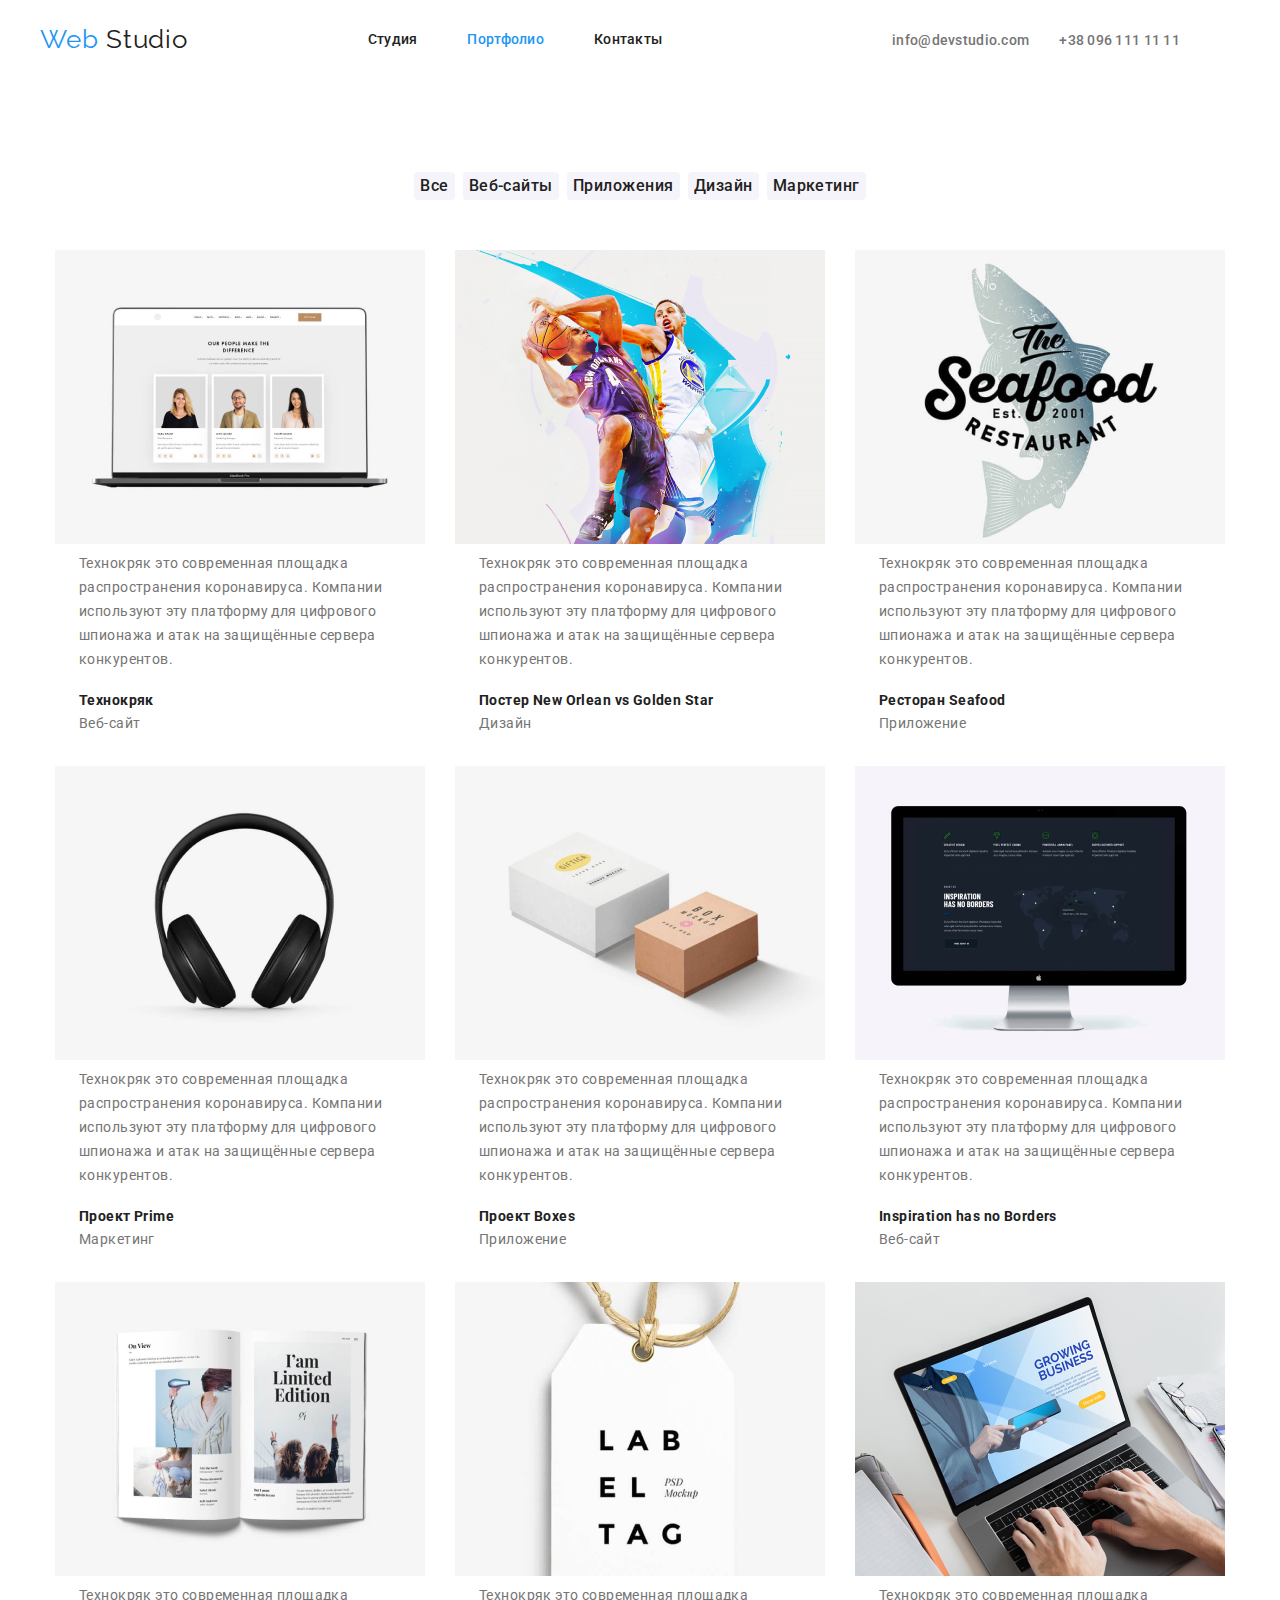
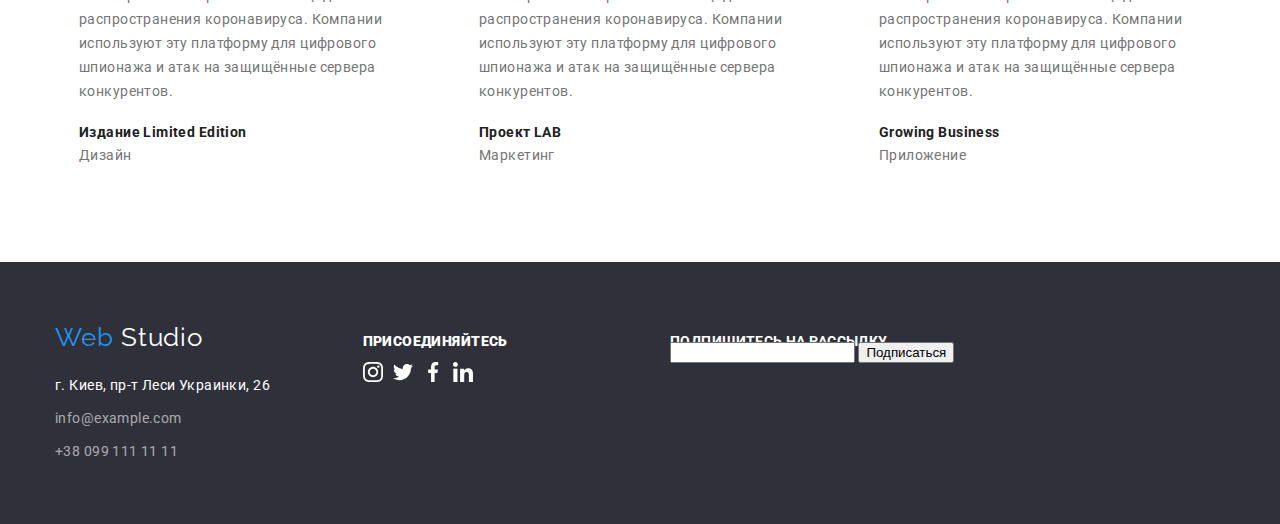
==== portfolio.html @ 2adac4b6 "склонував депозиторій 03" ====
<!DOCTYPE html>
<html lang="ru">
  <head>
    <meta charset="UTF-8" />
    <meta name="viewport" content="width=device-width, initial-scale=1.0" />
    <title>Portfolio</title>
    <link
      href="https://fonts.googleapis.com/css2?family=Raleway:wght@600&family=Roboto:wght@400;700;900&display=swap"
      rel="stylesheet"
    />
    <link rel="normalize" href="./css/normalize.css" />
    <link rel="stylesheet" href="./css/stylsheet.css" />
  </head>

  <body>
    <header class="header-page">
      <div class="container navigation">
        <a href="./" class="logo-header"
          ><span class="logo-web">Web </span>Studio</a
        >
        <nav>
          <ul class="list nav-list">
            <li class="nav-list-item">
              <a href="./index.html" class="menu-link">
                Студия
              </a>
            </li>
            <li class="nav-list-item">
              <a href="./portfolio.html" class="menu-link current">Портфолио</a>
            </li>
            <li class="nav-list-item">
              <a href="#" class="menu-link">Контакты</a>
            </li>
          </ul>
        </nav>
        <div class="link-list">
          <a href="mailto:info@devstudio.com" class="contacts-link"
            >info@devstudio.com</a
          >
          <a href="tel:+380961111111" class="contacts-link"
            >+38 096 111 11 11</a
          >
        </div>
      </div>
    </header>
    <main>
      <h1 hidden>Portfolio</h1>
      <!--Projects-->
      <section class="section-portfolio">
        <div class="container pf-container">
          <ul class="list button-list">
            <li class="button-list-item">
              <button type="button" class="btn-portfolio">Все</button>
            </li>
            <li class="button-list-item">
              <button type="button" class="btn-portfolio">Веб-сайты</button>
            </li>
            <li class="button-list-item">
              <button type="button" class="btn-portfolio">Приложения</button>
            </li>
            <li class="button-list-item">
              <button type="button" class="btn-portfolio">Дизайн</button>
            </li>
            <li class="button-list-item">
              <button type="button" class="btn-portfolio">Маркетинг</button>
            </li>
          </ul>
        </div>
        <div class="container">
          <ul class="list projects-list">
            <li class="projects-list-item">
              <a href="#" aria-label="ссылка Технокряк" class="project-link"
                ><img
                  src="./portfolioimg/website1.jpg"
                  alt="Технокряк"
                  width="370"
                />
                <p class="main-text text-pf">
                  Технокряк это современная площадка распространения
                  коронавируса. Компании используют эту платформу для цифрового
                  шпионажа и атак на защищённые сервера конкурентов.
                </p>
                <h3 class="names-pf">Технокряк</h3>
                <p class="main-text">Веб-сайт</p>
              </a>
            </li>
            <li class="projects-list-item">
              <a
                href="#"
                aria-label="Постер New Orlean vs Golden Star"
                class="project-link"
                ><img
                  src="./portfolioimg/design.jpg"
                  alt="Постер New Orlean vs Golden Star"
                  width="370"
                />
                <p class="main-text">
                  Технокряк это современная площадка распространения
                  коронавируса. Компании используют эту платформу для цифрового
                  шпионажа и атак на защищённые сервера конкурентов.
                </p>
                <h3 lang="eng" class="names-pf">
                  Постер New Orlean vs Golden Star
                </h3>
                <p class="main-text">Дизайн</p>
              </a>
            </li>
            <li class="projects-list-item">
              <a href="#" aria-label="Ресторан Seafood" class="project-link"
                ><img
                  src="./portfolioimg/app1.jpg"
                  alt="Ресторан Seafood"
                  width="370"
                />
                <p class="main-text">
                  Технокряк это современная площадка распространения
                  коронавируса. Компании используют эту платформу для цифрового
                  шпионажа и атак на защищённые сервера конкурентов.
                </p>
                <h3 class="names-pf">Ресторан Seafood</h3>
                <p class="main-text">Приложение</p>
              </a>
            </li>
            <li class="projects-list-item">
              <a href="#" aria-label="Проект Prime" class="project-link"
                ><img
                  src="./portfolioimg/marketing.jpg"
                  alt="Проект Prime"
                  width="370"
                />
                <p class="main-text">
                  Технокряк это современная площадка распространения
                  коронавируса. Компании используют эту платформу для цифрового
                  шпионажа и атак на защищённые сервера конкурентов.
                </p>
                <h3 class="names-pf">Проект Prime</h3>
                <p class="main-text">Маркетинг</p>
              </a>
            </li>
            <li class="projects-list-item">
              <a href="#" aria-label="Проект Boxes" class="project-link"
                ><img
                  src="./portfolioimg/app2.jpg"
                  alt="Проект Boxes"
                  width="370"
                />
                <p class="main-text">
                  Технокряк это современная площадка распространения
                  коронавируса. Компании используют эту платформу для цифрового
                  шпионажа и атак на защищённые сервера конкурентов.
                </p>
                <h3 class="names-pf">Проект Boxes</h3>
                <p class="main-text">Приложение</p>
              </a>
            </li>
            <li class="projects-list-item">
              <a
                href="#"
                aria-label="Inspiration has no Borders"
                class="project-link"
                ><img
                  src="./portfolioimg/website2.jpg"
                  alt="Inspiration has no Borders"
                  width="370"
                />
                <p class="main-text">
                  Технокряк это современная площадка распространения
                  коронавируса. Компании используют эту платформу для цифрового
                  шпионажа и атак на защищённые сервера конкурентов.
                </p>
                <h3 lang="eng" class="names-pf">Inspiration has no Borders</h3>
                <p class="main-text">Веб-сайт</p>
              </a>
            </li>
            <li class="projects-list-item">
              <a
                href="#"
                aria-label="Издание Limited Edition"
                class="project-link"
                ><img
                  src="./portfolioimg/design2.jpg"
                  alt="Издание Limited Edition"
                  width="370"
                />
                <p class="main-text">
                  Технокряк это современная площадка распространения
                  коронавируса. Компании используют эту платформу для цифрового
                  шпионажа и атак на защищённые сервера конкурентов.
                </p>
                <h3 class="names-pf">Издание Limited Edition</h3>
                <p class="main-text">Дизайн</p>
              </a>
            </li>
            <li class="projects-list-item">
              <a href="#" aria-label="Проект LAB" class="project-link"
                ><img
                  src="./portfolioimg/marketing2.jpg"
                  alt="Проект LAB"
                  width="370"
                />
                <p class="main-text">
                  Технокряк это современная площадка распространения
                  коронавируса. Компании используют эту платформу для цифрового
                  шпионажа и атак на защищённые сервера конкурентов.
                </p>
                <h3 class="names-pf">Проект LAB</h3>
                <p class="main-text">Маркетинг</p>
              </a>
            </li>
            <li class="projects-list-item">
              <a href="#" aria-label="Growing Business" class="project-link">
                <img
                  src="./portfolioimg/app3.jpg"
                  alt="Growing Business"
                  width="370"
                />
                <p class="main-text">
                  Технокряк это современная площадка распространения
                  коронавируса. Компании используют эту платформу для цифрового
                  шпионажа и атак на защищённые сервера конкурентов.
                </p>
                <h3 lang="eng" class="names-pf">Growing Business</h3>
                <p class="main-text">Приложение</p>
              </a>
            </li>
          </ul>
        </div>
      </section>
    </main>

    <footer class="footer">
      <div class="container footer-container">
        <div class="footer-div">
          <a href="./" class="logo-footer"
            ><span class="logo-web">Web </span>Studio</a
          >
          <address class="address">
            <p>г. Киев, пр-т Леси Украинки, 26</p>
            <a href="mailto:info@example.com" class="address-link"
              >info@example.com</a
            >
            <a href="tel:+380991111111" class="address-link"
              >+38 099 111 11 11</a
            >
          </address>
        </div>

        <!--JoinUS-->
        <div class="join-us footer-div">
          <p><b>ПРИСОЕДИНЯЙТЕСЬ</b></p>
          <ul class="list join-us-list">
            <li class="join-us-list-item">
              <a href="#" aria-label="ссылка Instagram"
                ><img src="./img/instagramft.svg" alt="Instagram"
              /></a>
            </li>
            <li class="join-us-list-item">
              <a href="#" aria-label="ссылка Twitter"
                ><img src="./img/twitterft.svg" alt="Twitter"
              /></a>
            </li>
            <li class="join-us-list-item">
              <a href="#" aria-label="ссылка Facebook"
                ><img src="./img/facebookft.svg" alt="Facebook"
              /></a>
            </li>
            <li class="join-us-list-item">
              <a href="#" aria-label="ссылка LinkIn"
                ><img src="./img/linkedinft.svg" alt="LinkIn"
              /></a>
            </li>
          </ul>
        </div>
        <!--for mailing-block-->
        <div class="mailing">
          <p><b>ПОДПИШИТЕСЬ НА РАССЫЛКУ</b></p>
          <input type="E-mail" />
          <button type="button">Подписаться</button>
        </div>
      </div>
    </footer>
  </body>
</html>
---- css/stylsheet.css ----
/***accent-color - #2196F3
dark-color - #212121
main-color - #757575
wait - #FFFFFF
adress-link-color - color: rgba(255, 255, 255, 0.6)
**/
html {
  box-sizing: border-box;
}

*,
*::before,
*::after {
  box-sizing: inherit;
}

:root {
  --main-text-color: #757575;
  --dark-text-color: #212121;
  --main-white-color: #ffffff;
  --adress-link-color: rgba(255, 255, 255, 0.6);
  --accent-color: #2196f3;
}

body {
  font-family: Roboto, sans-serif;
  font-size: 14px;
  line-height: 1.714;
  letter-spacing: 0.03em;

  background-color: var(--main-white-color);
  color: var(--main-text-color);

  margin: 0px;
}

.container {
  width: 1200px;
  padding-left: 15px;
  padding-right: 15px;
  margin-left: auto;
  margin-right: auto;
}

section {
  padding-top: 0px;
  padding-bottom: 94px;
}

h2,
p {
  margin-top: 0px;
  margin-bottom: 0px;
}

.header-page {
  display: flex;
}

.navigation {
  display: flex;
  align-items: center;

  padding: 32px 0;
}

.logo-header {
  font-family: Raleway, sans-serif;
  font-size: 26px;
  line-height: 1.192;
  letter-spacing: 0.03em;
  color: var(--dark-text-color);
  text-decoration: none;
}

.logo-footer {
  font-family: Raleway, sans-serif;
  font-size: 26px;
  line-height: 1.192;
  letter-spacing: 0.03em;
  color: var(--main-white-color);
  text-decoration: none;
}

.logo-web {
  color: var(--accent-color);
}

.navigation {
  display: flex;
  padding-top: 24px;
  padding-bottom: 24px;
  justify-content: space-between;
}

.nav-list {
  display: flex;
}

.nav-list-item:not(last-child) {
  margin-right: 50px;
}

.link-list {
  display: flex;
}
.contacts-link:not(last-child) {
  margin-right: 30px;
}

.menu-link {
  padding-top: 20px;
  padding-bottom: 20px;

  font-weight: 500;
  font-size: 14px;
  line-height: 1.143;
  letter-spacing: 0.02em;
  color: var(--dark-text-color);
  text-decoration: none;
}

.menu-link:hover,
.menu-link:focus {
  color: var(--accent-color);
}

.list {
  list-style: none;
  margin: 0;
  padding: 0;
}

.link-list:not(last-child) {
  margin-right: 30px;
}
.contacts-link {
  font-weight: 500;
  font-size: 14px;
  line-height: 1.142;
  letter-spacing: 0.02em;
  text-decoration: none;
  color: var(--main-text-color);
}

.contacts-link:hover,
.contacts-link:focus {
  color: var(--accent-color);
}

.current {
  color: var(--accent-color);
}

.btn {
  display: inline-block;
  padding: 10px 32px;
  min-width: 200px;

  font-family: inherit;
  font-weight: 700;
  font-size: 16px;
  line-height: 1.875;
  text-align: center;
  letter-spacing: 0.06em;

  border-radius: 4px;
  color: var(--main-white-color);
  background-color: transparent;
}

.hero button {
  margin-bottom: 200px;
}

.btn-portfolio {
  font-family: inherit;
  font-weight: 500;
  font-size: 16px;
  line-height: 1.625;
  letter-spacing: 0.03em;
  color: var(--dark-text-color);
  background-color: #f5f4fa;
  border-radius: 4px;
  border: transparent;
}

.btn:hover,
.btn:focus,
.btn-portfolio:hover,
.btn-portfolio:focus {
  color: var(--main-white-color);
  background-color: var(--accent-color);
}

.container.hero {
  height: 600px;
  background: rgba(47, 48, 58, 0.8);
}

.hero-title {
  padding-top: 200px;
  margin-top: 0;
  margin-bottom: 0;

  font-size: 44px;
  font-weight: 900;
  line-height: 1.364;
  text-align: center;
  letter-spacing: 0.06em;

  color: var(--main-white-color);
}

.section-title {
  padding-top: 94px;
  margin-bottom: 50px;

  font-weight: 700;
  font-size: 36px;
  line-height: 1.167;
  letter-spacing: 0.03em;
  text-align: center;
  color: var(--dark-text-color);
}

.benefits-list {
  display: flex;
  align-items: baseline;
}
.benefits-item {
  width: calc((100% - 30px * 3) / 4);
  margin-right: 30px;
}

.main-text {
  font-weight: 400;
  font-size: 14px;
  line-height: 1.714;
  letter-spacing: 0.03em;
  color: var(--main-text-color);
}

.benefits-title,
.names {
  font-weight: 700;
  font-size: 14px;
  line-height: 1.143;
  letter-spacing: 0.03em;
  color: var(--dark-text-color);
}

.what-we-do .section-title {
  padding-top: 0px;
}

.what-we-do-list {
  display: flex;
}

.what-we-do-item {
  width: calc((100% - 30px * 2) / 3);
}

.what-we-do-item:not(:last-child) {
  margin-right: 30px;
}

.what-we-do-text {
  font-weight: 700;
  font-size: 14px;
  line-height: 1.143;
  letter-spacing: 0.03em;
  color: var(--main-white-color);
  background: rgba(47, 48, 58, 0.8);
  text-align: center;
}

.our-team {
  background-color: #f5f4fa;
}

.team-list {
  display: flex;
}

.person-list {
  width: calc((100% - 30px * 3) / 4);
}

.person-list:not(:last-child) {
  margin-right: 30px;
}

.person-list .names {
  margin-top: 30px;
  margin-bottom: 10px;

  text-align: center;
}

.person-list p {
  text-align: center;
}

.team-social-link-li {
  display: flex;
  justify-content: space-evenly;
  margin-top: 16px;
}

.clients-list {
  display: flex;
}

.clients-list-item {
  width: calc((100% - 30px * 5) / 6);
}
.clients-list-item:not(:last-child) {
  margin-right: 30px;
  justify-content: space-between;
}

.projects {
  font-family: Raleway, sans-serif;
  font-style: 400;
  font-weight: 700;
  font-size: 26px;
  line-height: 1.192;
  letter-spacing: 0.03em;
  text-decoration: none;
  color: var(--dark-text-color);
}

.projects a {
  text-decoration: none;
}

/**PORTFOLIO
**/

.section-portfolio {
  padding-top: 93px;
}

.pf-container {
  margin-bottom: 50px;
}

.button-list {
  display: flex;
  justify-content: center;
}

.button-list-item:not(:last-child) {
  margin-right: 8px;
}

.projects-list {
  display: flex;
  flex-wrap: wrap;
}

.projects-list-item {
  width: calc((100% - 30px * 2) / 3);
  margin-right: 30px;
  justify-content: center;
}

.projects-list-item:nth-child(3n) {
  margin-right: 0;
}

.projects-list-item:nth-child(n + 4) {
  margin-top: 30px;
}

.projects-list-item a {
  text-decoration: none;
}

.project-link p,
h3 {
  margin: 0 24px;
}

.names-pf {
  margin-top: 20px;
  margin-bottom: 4px;

  font-weight: 700;
  font-size: 14px;
  line-height: 1.143;
  letter-spacing: 0.03em;
  color: var(--dark-text-color);
}

.footer {
  padding-top: 60px;
  padding-bottom: 60px;
  background: #2f303a;
}

.logo-footer.logo-web {
  display: inline-block;
}

.join-us {
  font-weight: 700;
  font-size: 14px;
  line-height: 1.143px;
  letter-spacing: 0.03em;
  color: var(--main-white-color);
}

.mailing {
  font-size: 14px;
  line-height: 1.143px;
  letter-spacing: 0.03em;
  color: var(--main-white-color);
}

.join-us-list {
  display: flex;
  margin-top: 20px;
}

.join-us-list-item:not(:last-child) {
  margin-right: 10px;
}

.address {
  margin-top: 20px;

  font-style: inherit;
  font-weight: 400;
  font-size: 14px;
  line-height: 1.714;
  letter-spacing: 0.03em;
  color: var(--main-white-color);
}

.address-link {
  display: block;
  font-weight: 400;
  font-size: 14px;
  line-height: 1.714;
  letter-spacing: 0.03em;
  text-decoration: none;
  color: var(--adress-link-color);
}

.address p {
  display: inline-block;
  margin-bottom: 9px;
}

.address-link:not(:last-child) {
  margin-bottom: 9px;
}

.footer-container {
  display: flex;
  align-items: baseline;
}

.footer-div {
  width: calc((50% - 30px) / 2);
}

.footer-div:not(:last-child) {
  margin-right: 30px;
}

/**для div з блоком підписки**/

.mailing-link {
  display: inline-block;
  vertical-align: middle;
}
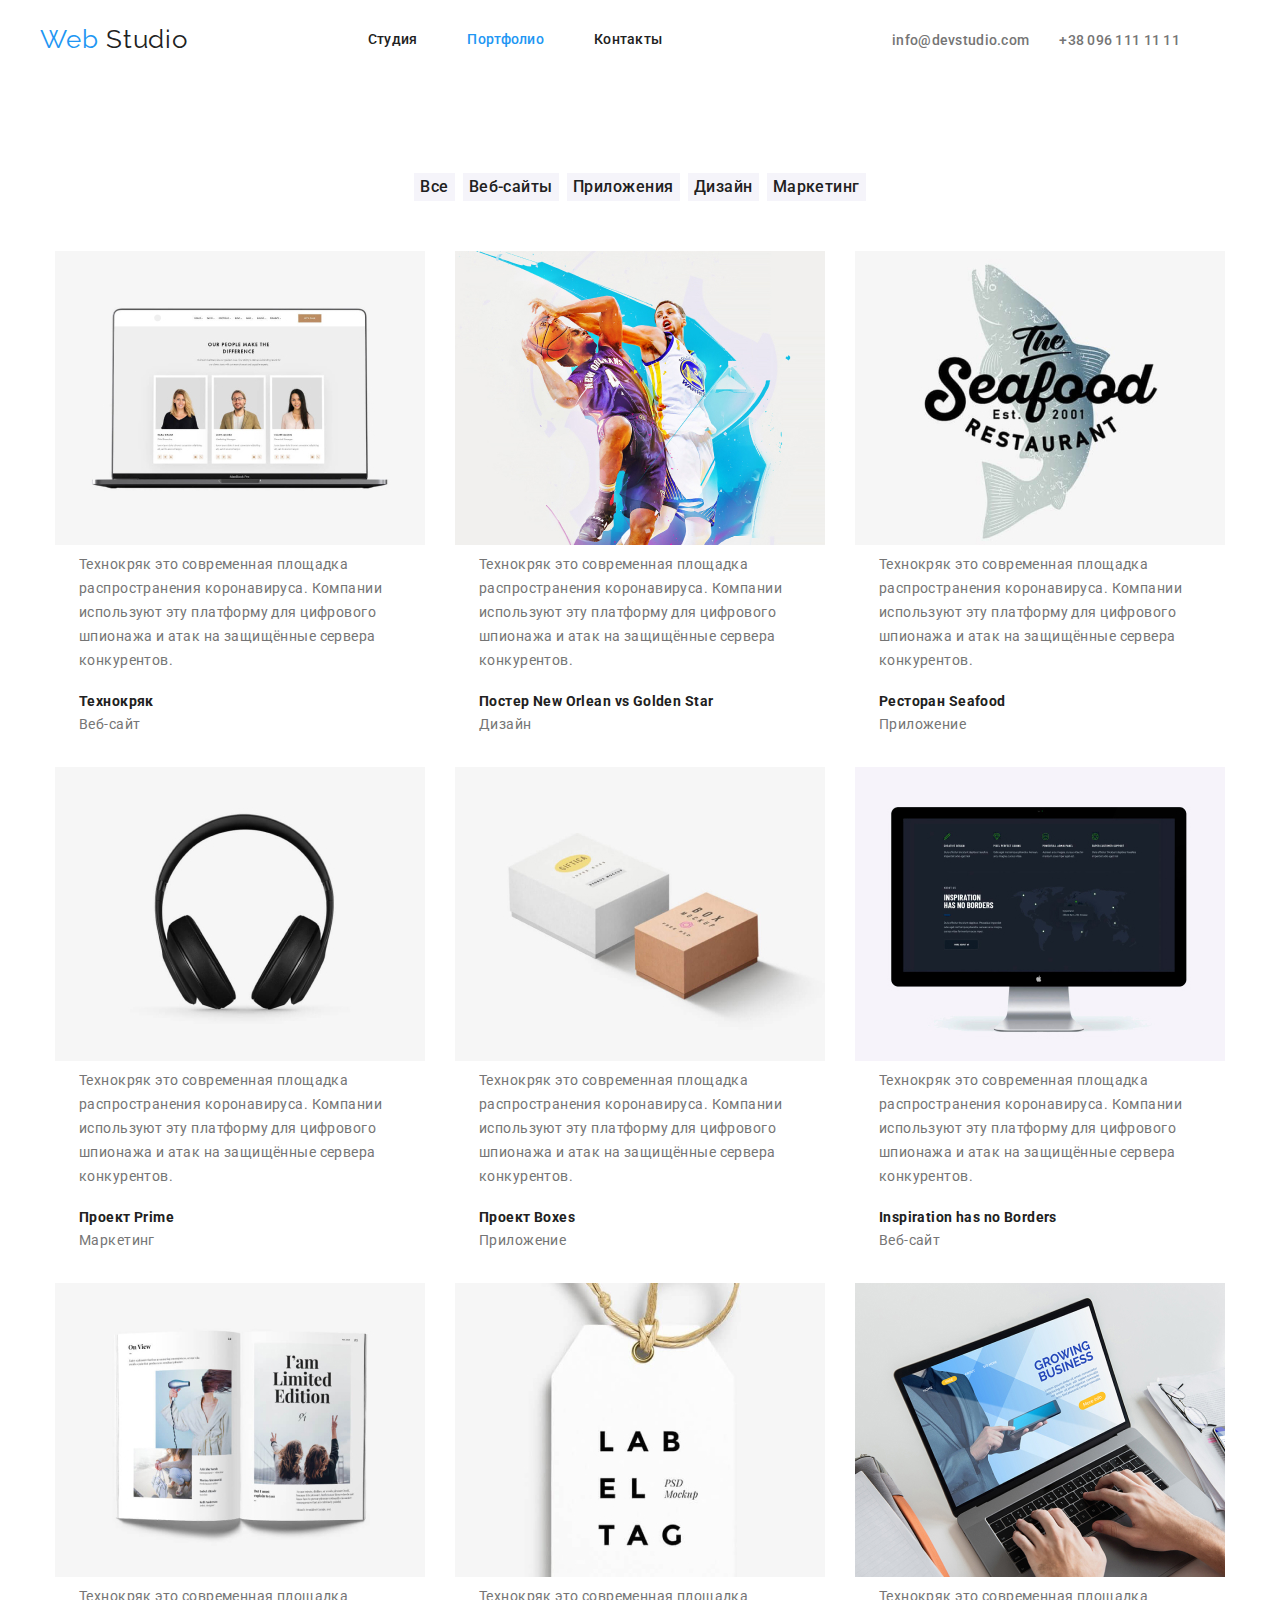
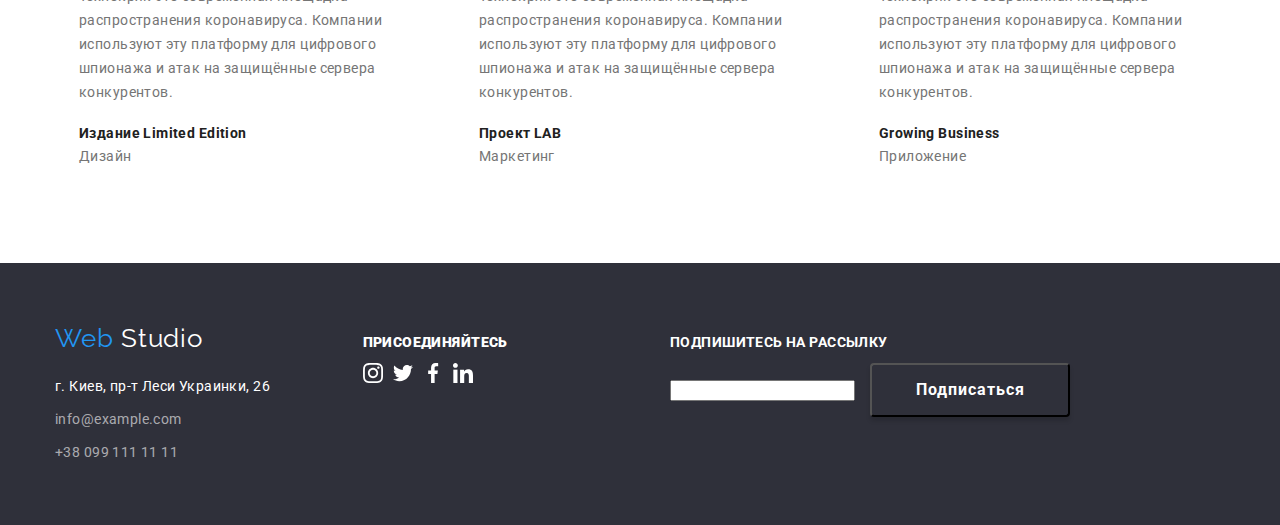
==== commit 8c3e3125: "прибрав чорнові рамки" ====
--- a/portfolio.html
+++ b/portfolio.html
@@ -274,8 +274,10 @@
         <!--for mailing-block-->
         <div class="mailing">
           <p><b>ПОДПИШИТЕСЬ НА РАССЫЛКУ</b></p>
-          <input type="E-mail" />
-          <button type="button">Подписаться</button>
+          <div class="mailing-block">
+            <input type="E-mail" class="input" />
+            <button type="button" class="btn">Подписаться</button>
+          </div>
         </div>
       </div>
     </footer>
--- a/css/stylsheet.css
+++ b/css/stylsheet.css
@@ -40,11 +40,13 @@
   padding-right: 15px;
   margin-left: auto;
   margin-right: auto;
+  /**outline: 2px solid tomato;**/
 }
 
 section {
   padding-top: 0px;
   padding-bottom: 94px;
+  /**outline: 2px solid teal;**/
 }
 
 h2,
@@ -167,10 +169,11 @@
   border-radius: 4px;
   color: var(--main-white-color);
   background-color: transparent;
+  box-shadow: 0px 4px 4px rgba(0, 0, 0, 0.15);
 }
 
 .hero button {
-  margin-bottom: 200px;
+  vertical-align: middle;
 }
 
 .btn-portfolio {
@@ -181,8 +184,8 @@
   letter-spacing: 0.03em;
   color: var(--dark-text-color);
   background-color: #f5f4fa;
-  border-radius: 4px;
   border: transparent;
+  box-shadow: none;
 }
 
 .btn:hover,
@@ -196,17 +199,17 @@
 .container.hero {
   height: 600px;
   background: rgba(47, 48, 58, 0.8);
+  text-align: center;
 }
 
 .hero-title {
   padding-top: 200px;
   margin-top: 0;
-  margin-bottom: 0;
+  margin-bottom: 30px;
 
   font-size: 44px;
   font-weight: 900;
   line-height: 1.364;
-  text-align: center;
   letter-spacing: 0.06em;
 
   color: var(--main-white-color);
@@ -340,7 +343,7 @@
 **/
 
 .section-portfolio {
-  padding-top: 93px;
+  padding-top: 94px;
 }
 
 .pf-container {
@@ -474,7 +477,11 @@
 
 /**для div з блоком підписки**/
 
-.mailing-link {
+.mailing-block {
+  margin-top: 20px;
+}
+
+.input {
   display: inline-block;
-  vertical-align: middle;
-}
+  margin-right: 12px;
+}
